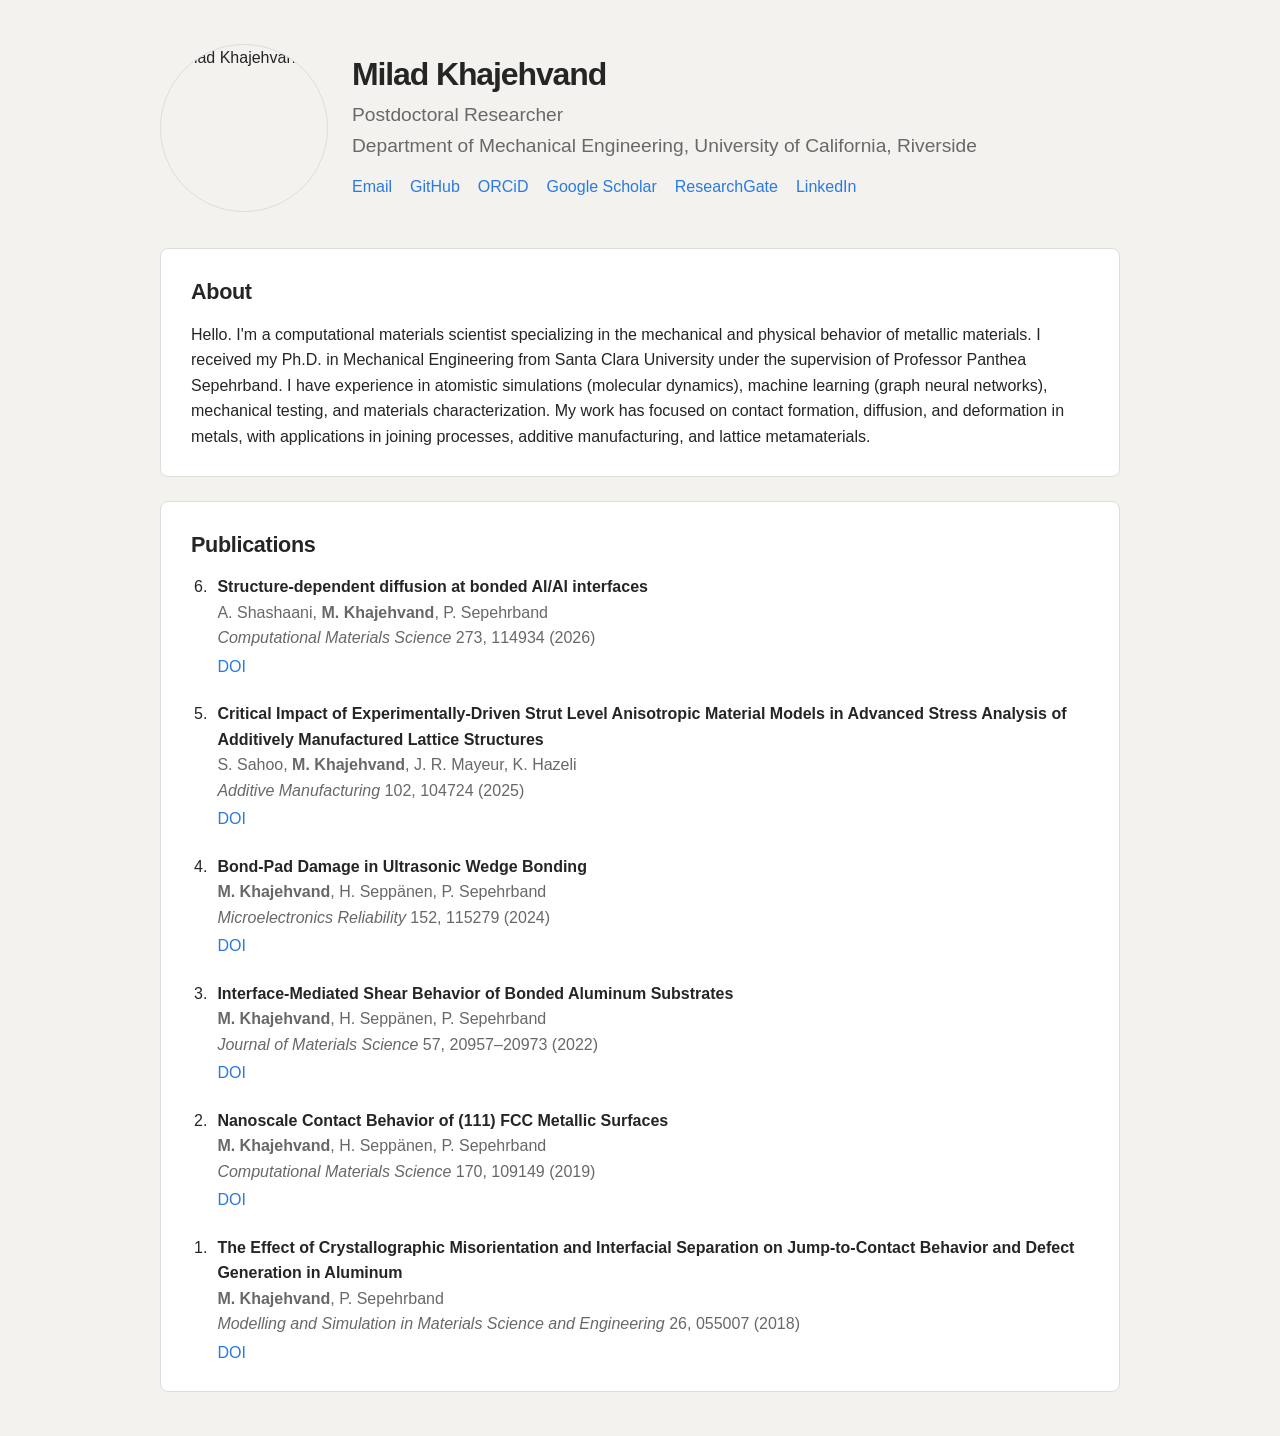
==== index.html @ 1fb1724e "Add README.md and edit about" ====
<!doctype html>
<html lang="en">
<head>
  <meta charset="utf-8">
  <meta name="viewport" content="width=device-width, initial-scale=1">
  <meta name="description" content="Milad Khajehvand's personal website">
  <title>Milad Khajehvand</title>
  <link rel="stylesheet" href="style.css">
</head>
<body>
  <main class="site">
    <header class="profile">
      <img class="profile-photo" src="https://github.com/mkhajehvand.png?size=256" alt="Milad Khajehvand">
      <div class="profile-details">
        <h1>Milad Khajehvand</h1>
        <p class="affiliation">
          Postdoctoral Researcher<br>
          Department of Mechanical Engineering, University of California, Riverside
        </p>
        <nav class="links" aria-label="Professional links">
          <a href="mailto:khajehvand.milad@gmail.com">Email</a>
          <a href="https://github.com/mkhajehvand">GitHub</a>
          <a href="https://orcid.org/0000-0002-8041-817X">ORCiD</a>
          <a href="https://scholar.google.com/citations?user=1rv-hTEAAAAJ\&hl=en\&oi=ao">Google Scholar</a>
          <a href="https://www.researchgate.net/profile/Milad-Khajehvand">ResearchGate</a>
          <a href="https://www.linkedin.com/in/milad-khajehvand">LinkedIn</a>
        </nav>
      </div>
    </header>

    <section>
      <h2>About</h2>
      <p>
        Hello. I'm a computational materials scientist specializing in the mechanical and physical 
        behavior of metallic materials. I received my Ph.D. in Mechanical Engineering from 
        Santa Clara University under the supervision of Professor Panthea Sepehrband. I have experience 
        in atomistic simulations (molecular dynamics), machine learning (graph neural networks), 
        mechanical testing, and materials characterization. My work has focused on contact formation, 
        diffusion, and deformation in metals, with applications in joining processes, 
        additive manufacturing, and lattice metamaterials.
      </p>
    </section>

    <section>
      <h2>Publications</h2>
      <ol class="publications" reversed>
        <li>
          <p><strong>Structure-dependent diffusion at bonded Al/Al interfaces</strong></p>
          <p class="authors">A. Shashaani, <strong>M. Khajehvand</strong>, P. Sepehrband</p>
          <p class="venue"><em>Computational Materials Science</em> 273, 114934 (2026)</p>
          <p class="publication-links"><a href="https://doi.org/10.1016/j.commatsci.2026.114934">DOI</a></p>
        </li>
        <li>
          <p><strong>Critical Impact of Experimentally-Driven Strut Level Anisotropic Material Models in Advanced Stress Analysis of Additively Manufactured Lattice Structures</strong></p>
          <p class="authors">S. Sahoo, <strong>M. Khajehvand</strong>, J. R. Mayeur, K. Hazeli</p>
          <p class="venue"><em>Additive Manufacturing</em> 102, 104724 (2025)</p>
          <p class="publication-links"><a href="https://doi.org/10.1016/j.addma.2025.104724">DOI</a></p>
        </li>
        <li>
          <p><strong>Bond-Pad Damage in Ultrasonic Wedge Bonding</strong></p>
          <p class="authors"><strong>M. Khajehvand</strong>, H. Seppänen, P. Sepehrband</p>
          <p class="venue"><em>Microelectronics Reliability</em> 152, 115279 (2024)</p>
          <p class="publication-links"><a href="https://doi.org/10.1016/j.microrel.2023.115279">DOI</a></p>
        </li>
        <li>
          <p><strong>Interface-Mediated Shear Behavior of Bonded Aluminum Substrates</strong></p>
          <p class="authors"><strong>M. Khajehvand</strong>, H. Seppänen, P. Sepehrband</p>
          <p class="venue"><em>Journal of Materials Science</em> 57, 20957–20973 (2022)</p>
          <p class="publication-links"><a href="https://doi.org/10.1007/s10853-022-07926-x">DOI</a></p>
        </li>
        <li>
          <p><strong>Nanoscale Contact Behavior of (111) FCC Metallic Surfaces</strong></p>
          <p class="authors"><strong>M. Khajehvand</strong>, H. Seppänen, P. Sepehrband</p>
          <p class="venue"><em>Computational Materials Science</em> 170, 109149 (2019)</p>
          <p class="publication-links"><a href="https://doi.org/10.1016/j.commatsci.2019.109149">DOI</a></p>
        </li>
        <li>
          <p><strong>The Effect of Crystallographic Misorientation and Interfacial Separation on Jump-to-Contact Behavior and Defect Generation in Aluminum</strong></p>
          <p class="authors"><strong>M. Khajehvand</strong>, P. Sepehrband</p>
          <p class="venue"><em>Modelling and Simulation in Materials Science and Engineering</em> 26, 055007 (2018)</p>
          <p class="publication-links"><a href="https://doi.org/10.1088/1361-651X/aac427">DOI</a></p>
        </li>
      </ol>
    </section>
  </main>
</body>
</html>
---- style.css ----
@font-face {
  font-family: "Geist Mono";
  src: url("https://cdn.jsdelivr.net/gh/vercel/geist-font@main/fonts/GeistMono/webfonts/GeistMono%5Bwght%5D.woff2") format("woff2");
  font-style: normal;
  font-weight: 100 900;
  font-display: swap;
}

:root {
  --background: #f3f2ee;
  --surface: #ffffff;
  --text: #252525;
  --muted: #686868;
  --border: #ddddda;
  --link: #2a7ae2;
  --link-hover: #155fae;
}

* {
  box-sizing: border-box;
}

html {
  font-size: 16px;
}

body {
  margin: 0;
  background: var(--background);
  color: var(--text);

  font-family: "Helvetica Neue", Helvetica, Arial, sans-serif;
  /* font-family: "Geist Mono", monospace; */

  line-height: 1.6;
  -webkit-font-smoothing: antialiased;
}

.site {
  width: min(960px, calc(100% - 24px));
  margin: 0 auto;
  padding: 44px 0;
}

.profile {
  display: flex;
  align-items: center;
  gap: 24px;
  margin-bottom: 36px;
}

.profile-photo {
  width: 168px;
  height: 168px;
  flex: 0 0 168px;
  object-fit: cover;
  border: 1px solid var(--border);
  border-radius: 50%;
}

h1 {
  margin: 0;
  font-size: 2rem;
  font-weight: 600;
  letter-spacing: -0.035em;
  line-height: 1.15;
}

.affiliation {
  margin: 7px 0 13px;
  color: var(--muted);
  font-size: 1.2rem;
}

.links {
  display: flex;
  flex-wrap: wrap;
  gap: 6px 18px;
}

a {
  color: var(--link);
  text-decoration: none;
}

a:hover,
a:focus-visible {
  color: var(--link-hover);
  text-decoration: underline;
}

section {
  margin-top: 24px;
  padding: 26px 30px;
  background: var(--surface);
  border: 1px solid var(--border);
  border-radius: 8px;
}

h2 {
  margin: 0 0 12px;
  font-size: 1.35rem;
  font-weight: 600;
  letter-spacing: -0.015em;
}

section > p {
  margin: 0;
}

.publications {
  margin: 0;
  padding-left: 1.3rem;
}

.publications li {
  padding-left: 0.35rem;
  margin-bottom: 1.35rem;
}

.publications li:last-child {
  margin-bottom: 0;
}

.publications p {
  margin: 0;
}

.authors,
.venue {
  color: var(--muted);
}

.publication-links {
  margin-top: 3px !important;
}

@media (max-width: 600px) {
  .site {
    width: calc(100% - 16px);
    padding: 38px 0;
  }

  section {
    padding: 22px 20px;
  }

  .profile {
    align-items: flex-start;
    gap: 16px;
  }

  .profile-photo {
    width: 96px;
    height: 96px;
    flex-basis: 96px;
  }
}
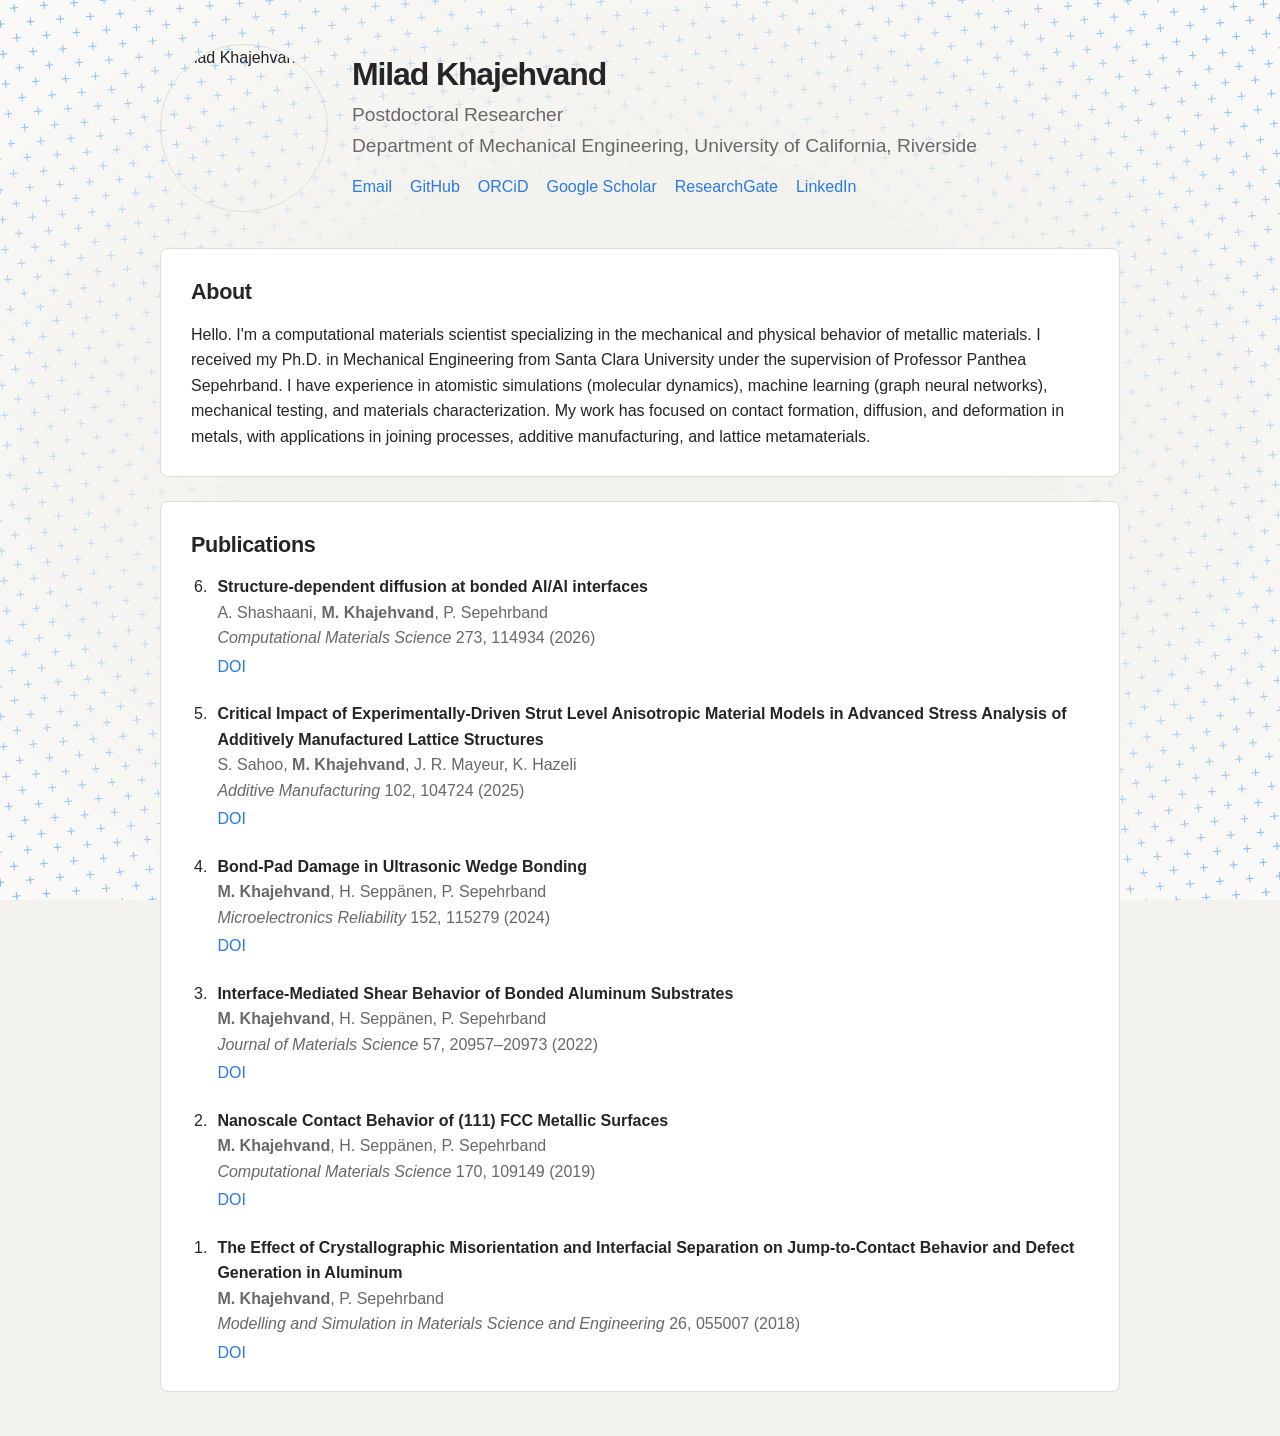
==== commit 2a79513b: "Add background" ====
--- a/index.html
+++ b/index.html
@@ -8,6 +8,7 @@
   <link rel="stylesheet" href="style.css">
 </head>
 <body>
+  <div class="pattern-background" aria-hidden="true"></div>
   <main class="site">
     <header class="profile">
       <img class="profile-photo" src="https://github.com/mkhajehvand.png?size=256" alt="Milad Khajehvand">
--- a/style.css
+++ b/style.css
@@ -14,6 +14,42 @@
   --border: #ddddda;
   --link: #2a7ae2;
   --link-hover: #155fae;
+}
+
+.pattern-background {
+position: relative;
+overflow: hidden;
+background-color: #ffffff;
+mask-image: radial-gradient(ellipse at center, rgba(0, 0, 0, 0) 40%, rgba(0, 0, 0, 0.6) 100%);
+-webkit-mask-image: radial-gradient(ellipse at center, rgba(0, 0, 0, 0) 40%, rgba(0, 0, 0, 0.6) 100%);
+mask-size: 100% 100%;
+-webkit-mask-size: 100% 100%;
+mask-repeat: no-repeat;
+-webkit-mask-repeat: no-repeat;
+}
+
+.pattern-background::before {
+content: "";
+position: absolute;
+inset: -100%;
+transform: rotate(175deg);
+transform-origin: center;
+background-color: #ffffff;
+opacity: 1;
+background: radial-gradient(circle, transparent 20%, #ffffff 20%, #ffffff 80%, transparent 80%, transparent), radial-gradient(circle, transparent 20%, #ffffff 20%, #ffffff 80%, transparent 80%, transparent) 15px 15px, linear-gradient(#2088ff 1.2000000000000002px, transparent 1.2000000000000002px) 0 -0.6000000000000001px, linear-gradient(90deg, #2088ff 1.2000000000000002px, #ffffff 1.2000000000000002px) -0.6000000000000001px 0;
+background-size: 30px 30px, 30px 30px, 15px 15px, 15px 15px;
+}
+
+.pattern-background {
+  position: fixed;
+  inset: 0;
+  z-index: 0;
+  pointer-events: none;
+}
+
+.site {
+  position: relative;
+  z-index: 1;
 }
 
 * {
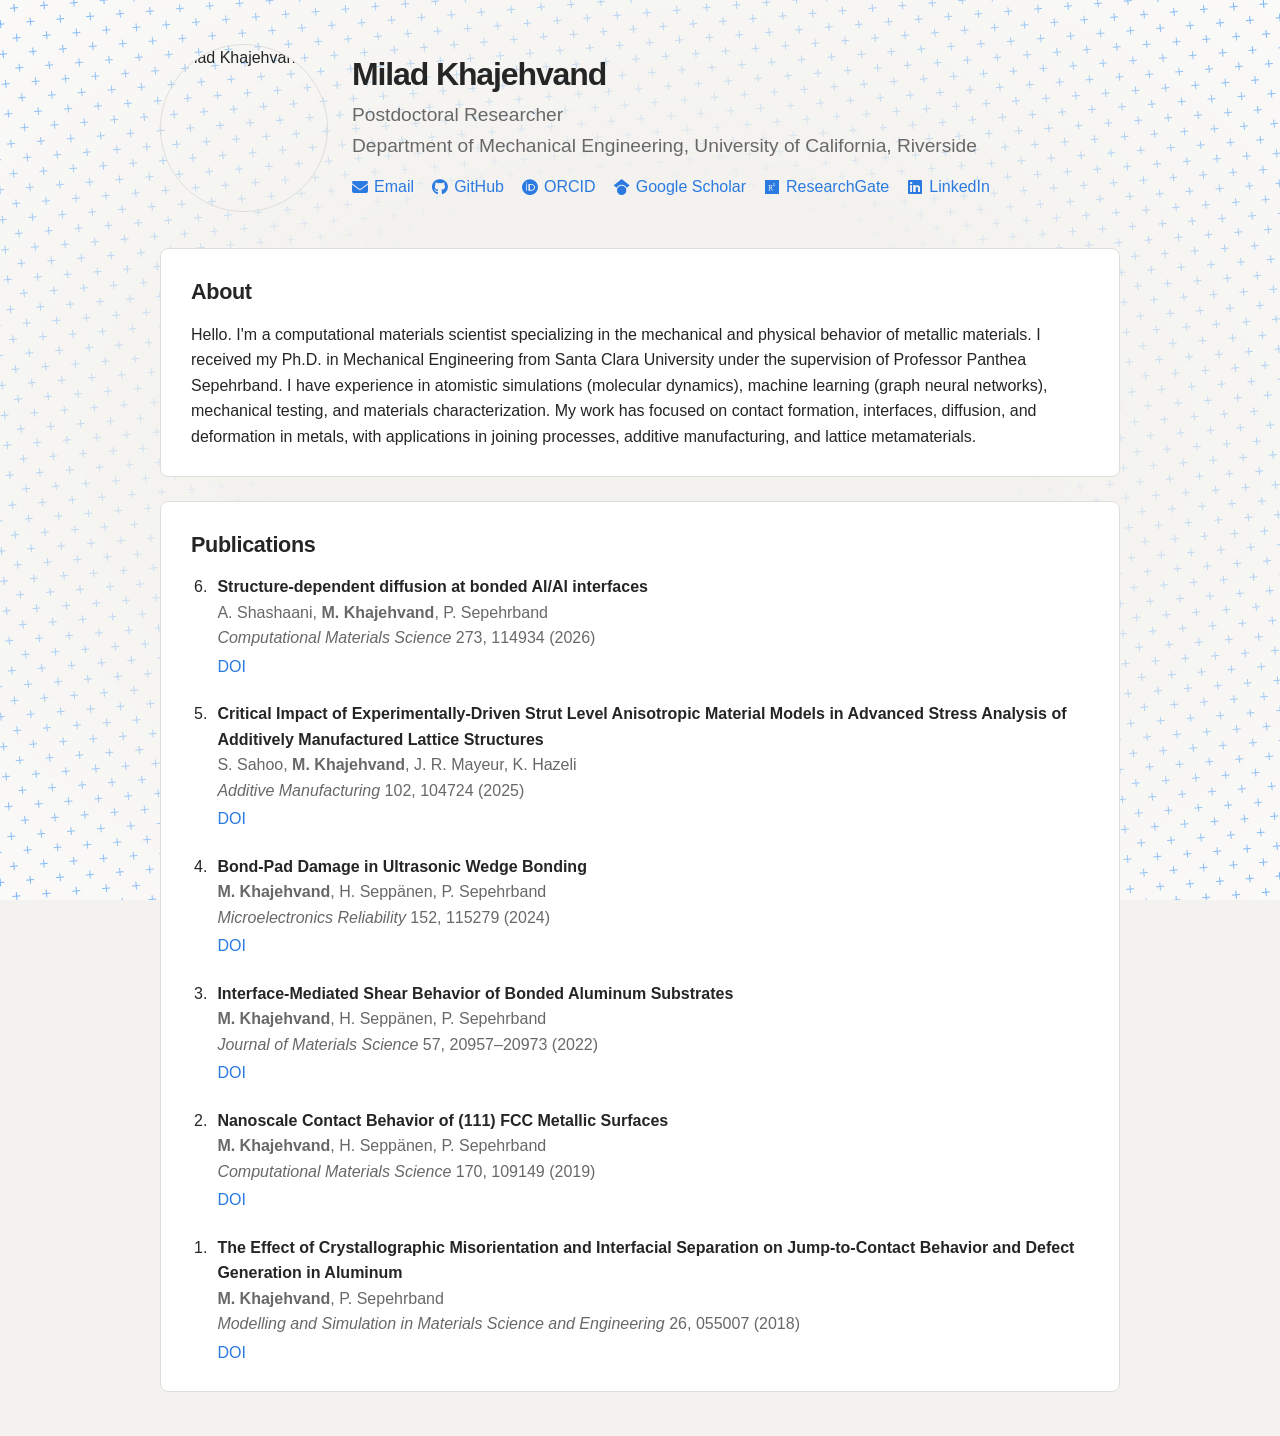
==== commit 7401adba: "Add logos" ====
--- a/index.html
+++ b/index.html
@@ -5,6 +5,7 @@
   <meta name="viewport" content="width=device-width, initial-scale=1">
   <meta name="description" content="Milad Khajehvand's personal website">
   <title>Milad Khajehvand</title>
+  <link rel="stylesheet" href="https://cdn.jsdelivr.net/npm/@fortawesome/fontawesome-free@6.7.2/css/all.min.css">
   <link rel="stylesheet" href="style.css">
 </head>
 <body>
@@ -19,12 +20,12 @@
           Department of Mechanical Engineering, University of California, Riverside
         </p>
         <nav class="links" aria-label="Professional links">
-          <a href="mailto:khajehvand.milad@gmail.com">Email</a>
-          <a href="https://github.com/mkhajehvand">GitHub</a>
-          <a href="https://orcid.org/0000-0002-8041-817X">ORCiD</a>
-          <a href="https://scholar.google.com/citations?user=1rv-hTEAAAAJ\&hl=en\&oi=ao">Google Scholar</a>
-          <a href="https://www.researchgate.net/profile/Milad-Khajehvand">ResearchGate</a>
-          <a href="https://www.linkedin.com/in/milad-khajehvand">LinkedIn</a>
+          <a href="mailto:khajehvand.milad@gmail.com"><i class="fa-solid fa-envelope" aria-hidden="true"></i>Email</a>
+          <a href="https://github.com/mkhajehvand"><i class="fa-brands fa-github" aria-hidden="true"></i>GitHub</a>
+          <a href="https://orcid.org/0000-0002-8041-817X"><i class="fa-brands fa-orcid" aria-hidden="true"></i>ORCID</a>
+          <a href="https://scholar.google.com/citations?user=1rv-hTEAAAAJ\&hl=en\&oi=ao"><i class="fa-brands fa-google-scholar" aria-hidden="true"></i>Google Scholar</a>
+          <a href="https://www.researchgate.net/profile/Milad-Khajehvand"><i class="fa-brands fa-researchgate" aria-hidden="true"></i>ResearchGate</a>
+          <a href="https://www.linkedin.com/in/milad-khajehvand"><i class="fa-brands fa-linkedin" aria-hidden="true"></i>LinkedIn</a>
         </nav>
       </div>
     </header>
@@ -37,7 +38,7 @@
         Santa Clara University under the supervision of Professor Panthea Sepehrband. I have experience 
         in atomistic simulations (molecular dynamics), machine learning (graph neural networks), 
         mechanical testing, and materials characterization. My work has focused on contact formation, 
-        diffusion, and deformation in metals, with applications in joining processes, 
+        interfaces, diffusion, and deformation in metals, with applications in joining processes, 
         additive manufacturing, and lattice metamaterials.
       </p>
     </section>
--- a/style.css
+++ b/style.css
@@ -114,6 +114,17 @@
   gap: 6px 18px;
 }
 
+.links a {
+  display: inline-flex;
+  align-items: center;
+  gap: 0.38rem;
+}
+
+.links i {
+  width: 1em;
+  text-align: center;
+}
+
 a {
   color: var(--link);
   text-decoration: none;
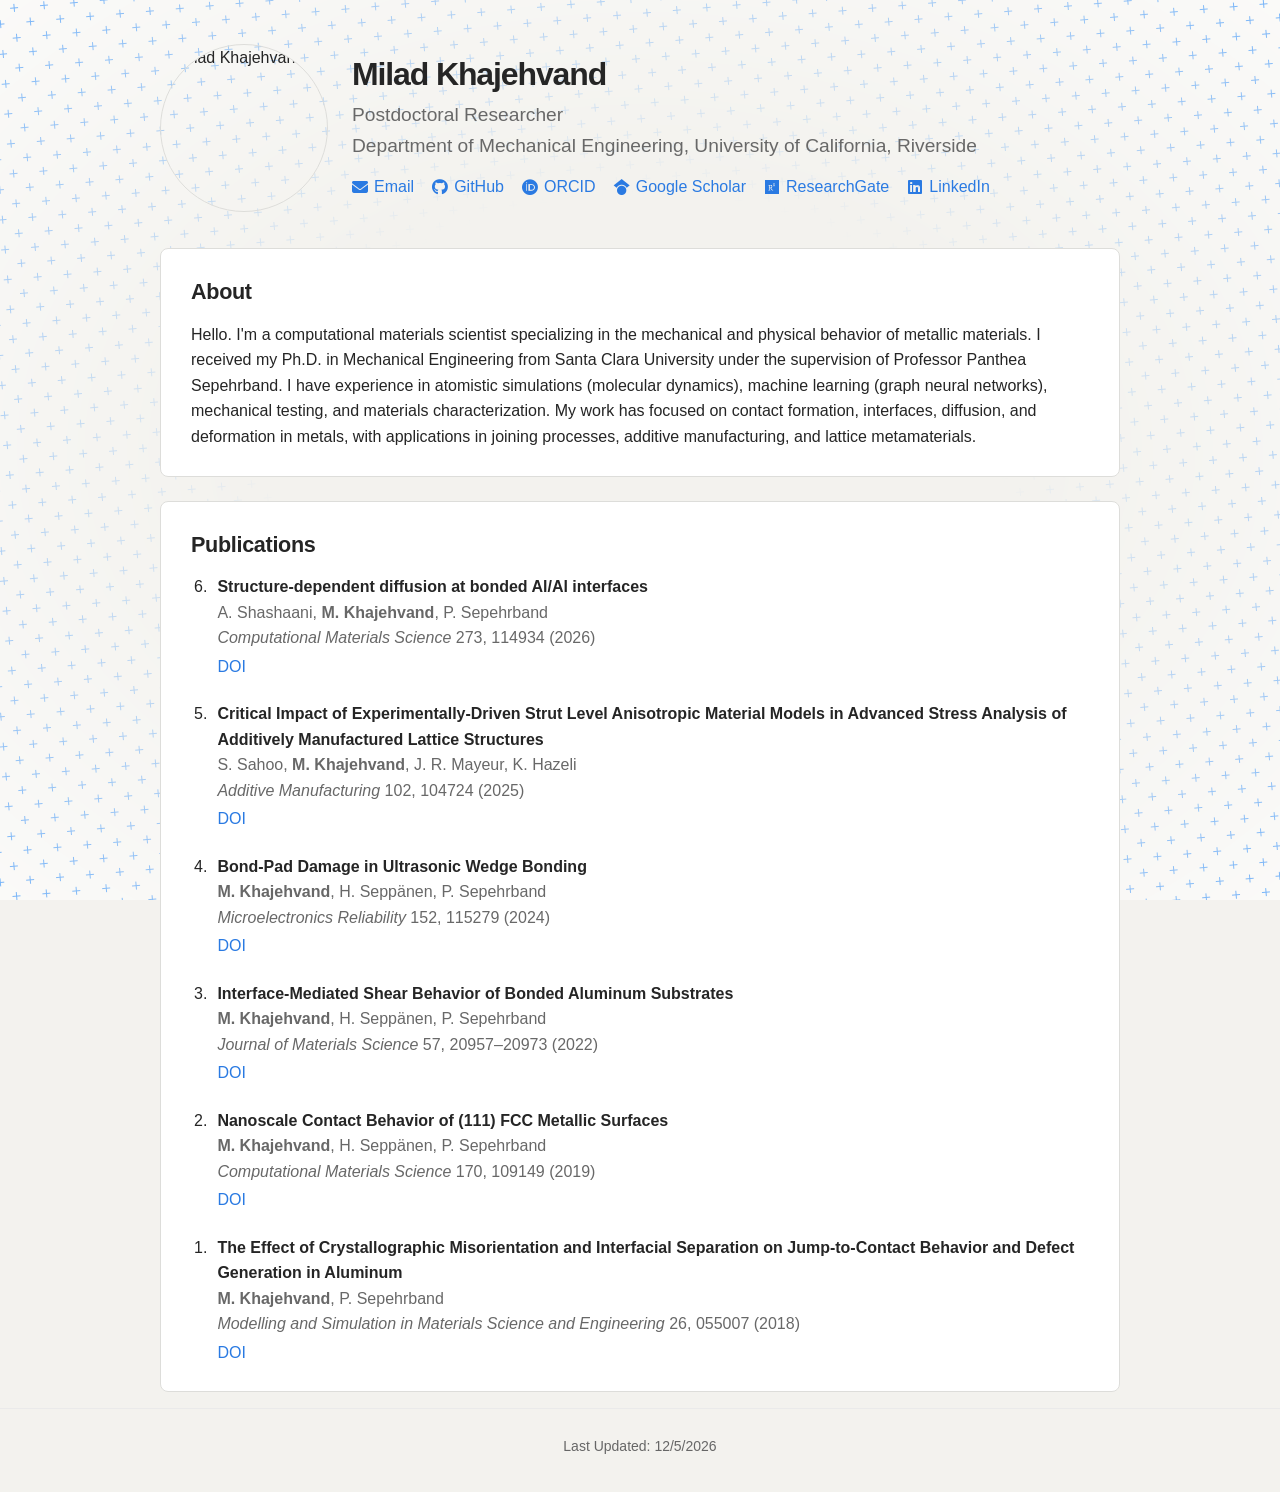
==== commit 0a2fcbd4: "Add last updated" ====
--- a/index.html
+++ b/index.html
@@ -1,6 +1,10 @@
 <!doctype html>
 <html lang="en">
 <head>
+
+  <!-- Google Site Verification -->
+  <meta name="google-site-verification" content="rSlQNqoipXwA2hZGqJcsmMeHWHk_GJWJrCR2jlss-gE" />
+
   <meta charset="utf-8">
   <meta name="viewport" content="width=device-width, initial-scale=1">
   <meta name="description" content="Milad Khajehvand's personal website">
@@ -23,7 +27,7 @@
           <a href="mailto:khajehvand.milad@gmail.com"><i class="fa-solid fa-envelope" aria-hidden="true"></i>Email</a>
           <a href="https://github.com/mkhajehvand"><i class="fa-brands fa-github" aria-hidden="true"></i>GitHub</a>
           <a href="https://orcid.org/0000-0002-8041-817X"><i class="fa-brands fa-orcid" aria-hidden="true"></i>ORCID</a>
-          <a href="https://scholar.google.com/citations?user=1rv-hTEAAAAJ\&hl=en\&oi=ao"><i class="fa-brands fa-google-scholar" aria-hidden="true"></i>Google Scholar</a>
+          <a href="https://scholar.google.com/citations?user=1rv-hTEAAAAJ&amp;hl=en&amp;oi=ao"><i class="fa-brands fa-google-scholar" aria-hidden="true"></i>Google Scholar</a>
           <a href="https://www.researchgate.net/profile/Milad-Khajehvand"><i class="fa-brands fa-researchgate" aria-hidden="true"></i>ResearchGate</a>
           <a href="https://www.linkedin.com/in/milad-khajehvand"><i class="fa-brands fa-linkedin" aria-hidden="true"></i>LinkedIn</a>
         </nav>
@@ -85,5 +89,12 @@
       </ol>
     </section>
   </main>
+  <footer>
+    <p>Last Updated: <span id="last-updated"></span></p>
+  </footer>
+  <script>
+    const modDate = new Date(document.lastModified);
+    document.getElementById('last-updated').textContent = modDate.toLocaleDateString();
+  </script>
 </body>
 </html>
--- a/style.css
+++ b/style.css
@@ -75,7 +75,7 @@
 .site {
   width: min(960px, calc(100% - 24px));
   margin: 0 auto;
-  padding: 44px 0;
+  padding: 44px 0 0;
 }
 
 .profile {
@@ -182,10 +182,19 @@
   margin-top: 3px !important;
 }
 
+footer {
+  text-align: center;
+  padding: 12px 20px 20px;
+  font-size: 14px;
+  color: #666;
+  border-top: 1px solid #eaeaea;
+  margin-top: 16px;
+}
+
 @media (max-width: 600px) {
   .site {
     width: calc(100% - 16px);
-    padding: 38px 0;
+    padding: 38px 0 0;
   }
 
   section {
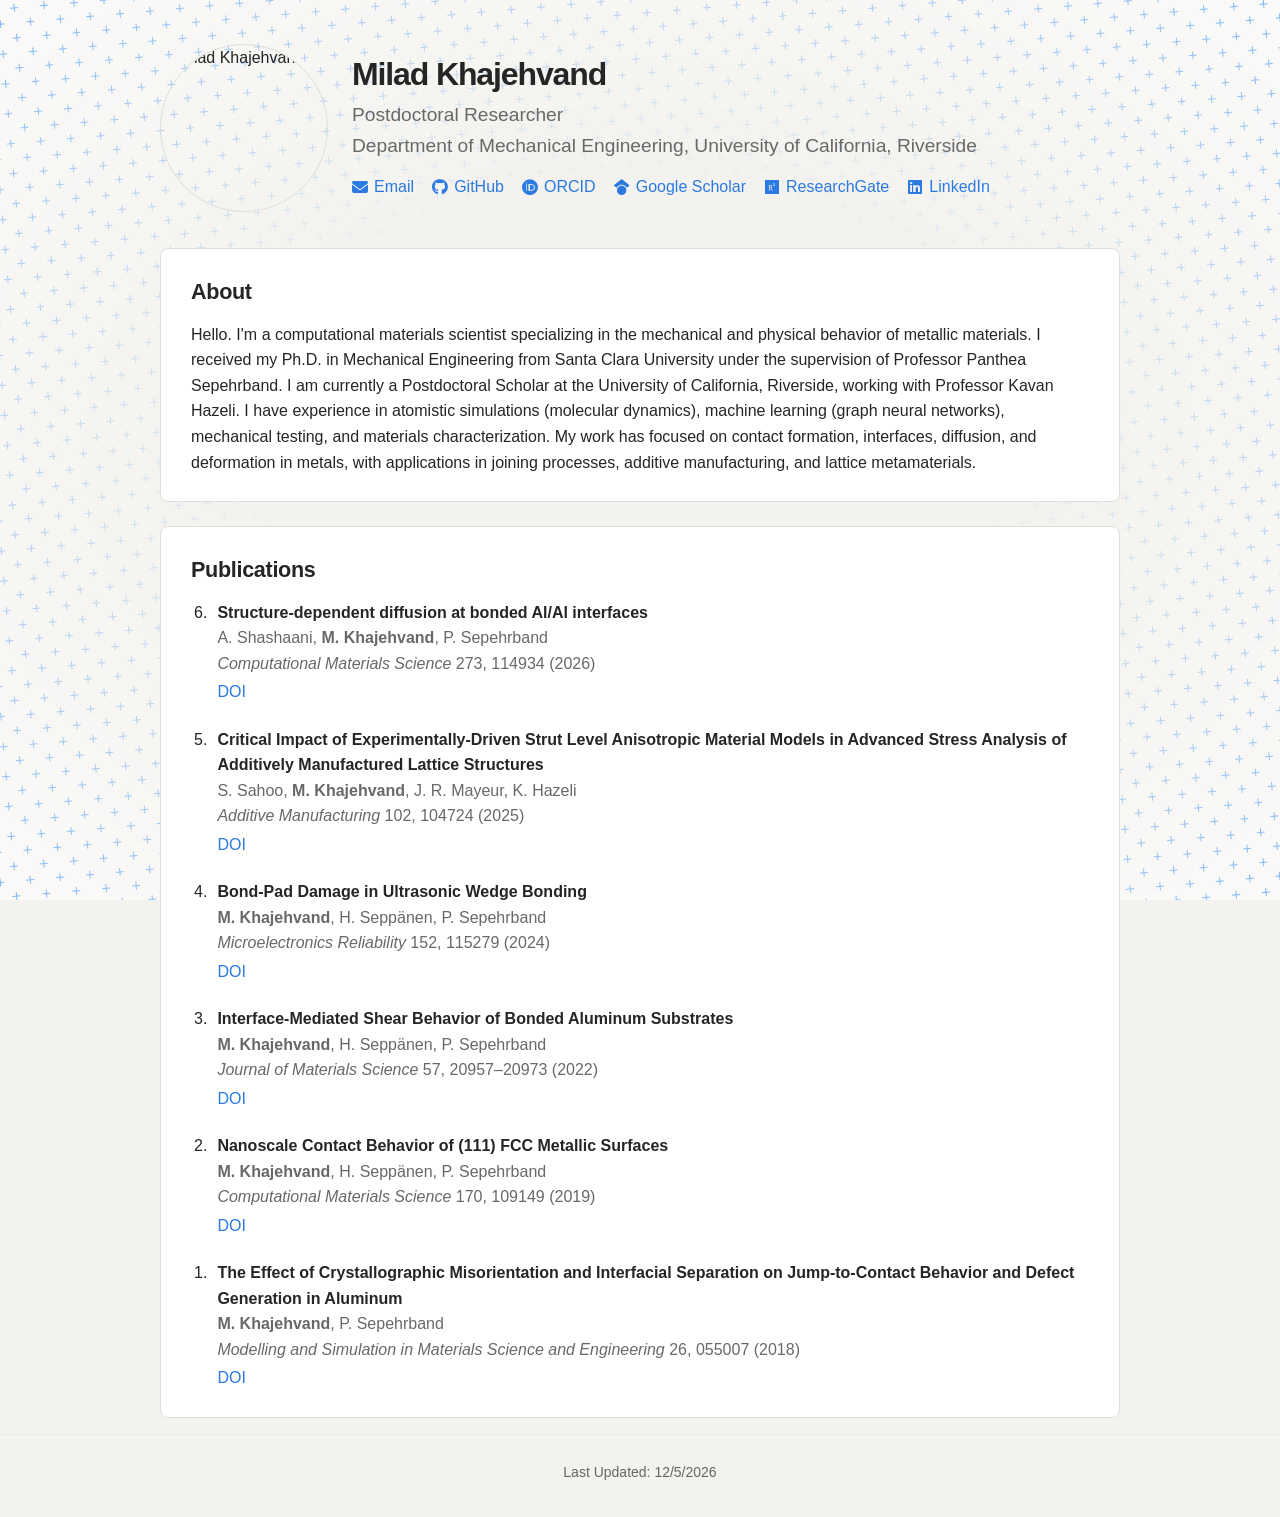
==== commit 24a42d08: "Update About" ====
--- a/index.html
+++ b/index.html
@@ -37,13 +37,12 @@
     <section>
       <h2>About</h2>
       <p>
-        Hello. I'm a computational materials scientist specializing in the mechanical and physical 
-        behavior of metallic materials. I received my Ph.D. in Mechanical Engineering from 
-        Santa Clara University under the supervision of Professor Panthea Sepehrband. I have experience 
-        in atomistic simulations (molecular dynamics), machine learning (graph neural networks), 
-        mechanical testing, and materials characterization. My work has focused on contact formation, 
-        interfaces, diffusion, and deformation in metals, with applications in joining processes, 
-        additive manufacturing, and lattice metamaterials.
+        Hello. I'm a computational materials scientist specializing in the mechanical and physical behavior of metallic materials. 
+        I received my Ph.D. in Mechanical Engineering from Santa Clara University under the supervision of Professor Panthea Sepehrband. 
+        I am currently a Postdoctoral Scholar at the University of California, Riverside, working with Professor Kavan Hazeli. 
+        I have experience in atomistic simulations (molecular dynamics), machine learning (graph neural networks), mechanical testing, 
+        and materials characterization. My work has focused on contact formation, interfaces, diffusion, and deformation in metals, 
+        with applications in joining processes, additive manufacturing, and lattice metamaterials.
       </p>
     </section>
 
@@ -96,5 +95,7 @@
     const modDate = new Date(document.lastModified);
     document.getElementById('last-updated').textContent = modDate.toLocaleDateString();
   </script>
+  <script data-goatcounter="https://mkhajehvand.goatcounter.com/count"
+          async src="https://gc.zgo.at/count.js"></script>
 </body>
 </html>
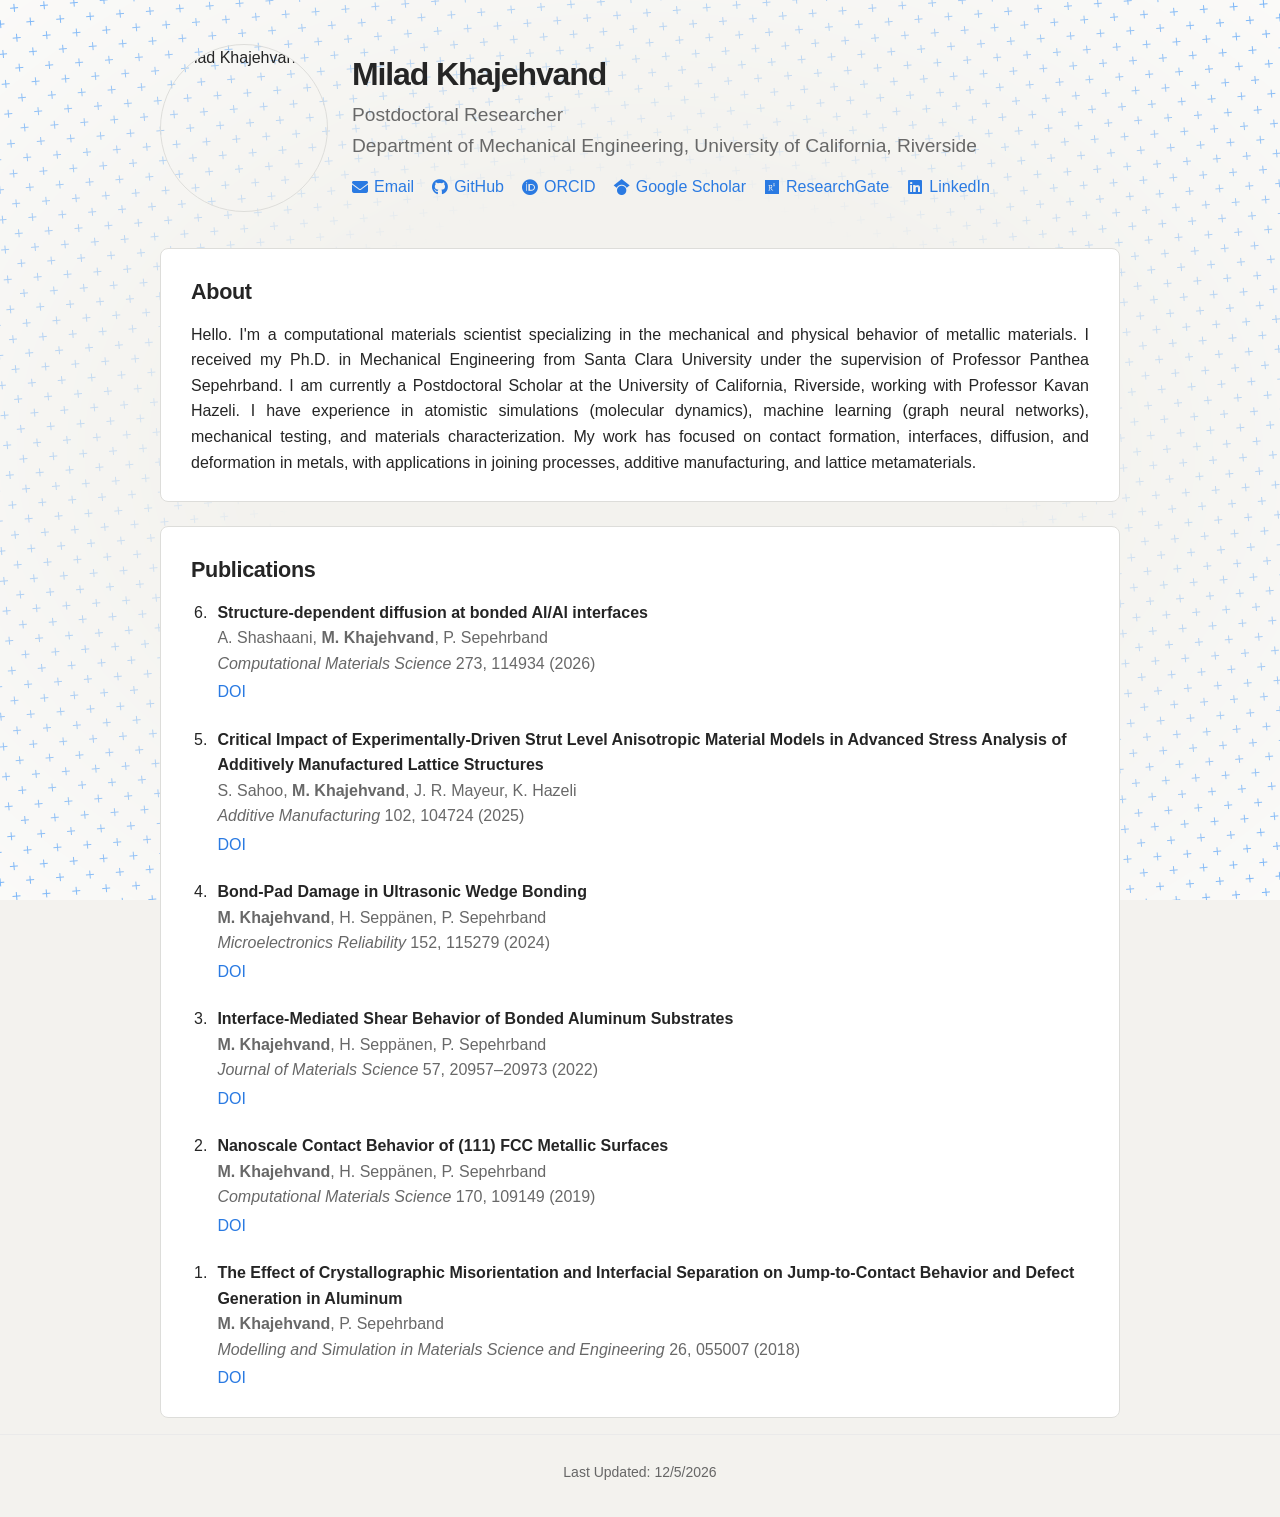
==== commit a6bd91ff: "Add justify text in About" ====
--- a/index.html
+++ b/index.html
@@ -34,7 +34,7 @@
       </div>
     </header>
 
-    <section>
+    <section class="about">
       <h2>About</h2>
       <p>
         Hello. I'm a computational materials scientist specializing in the mechanical and physical behavior of metallic materials. 
--- a/style.css
+++ b/style.css
@@ -144,6 +144,10 @@
   border-radius: 8px;
 }
 
+.about p {
+  text-align: justify;
+}
+
 h2 {
   margin: 0 0 12px;
   font-size: 1.35rem;
